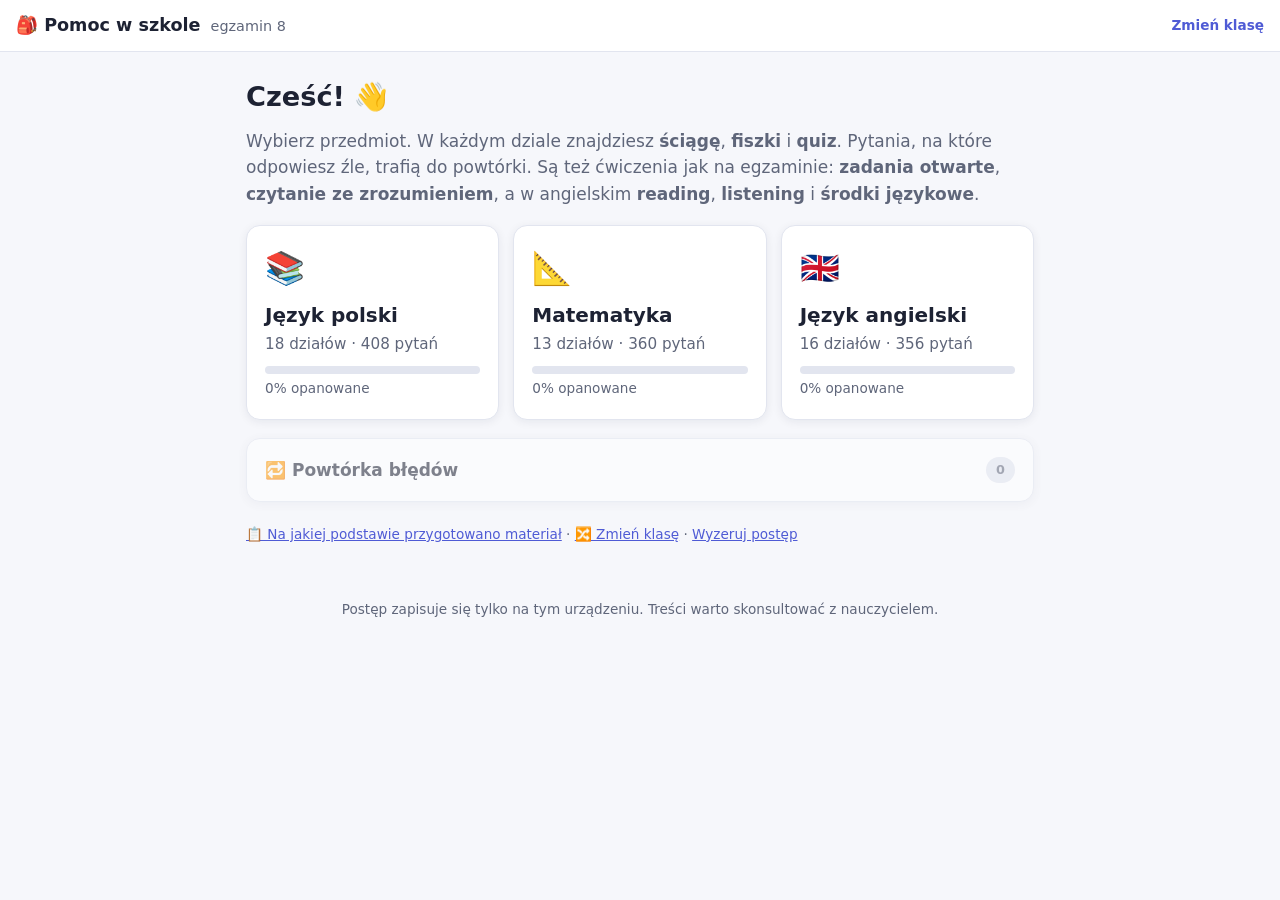
==== egzamin.html @ 20cec4d5 "Ścieżki nauki: ekran wyboru klasy i osobne strony dla klas 3, 4, 8 i egzaminu Aplikacja ma obsługiwa" ====
<!doctype html>
<html lang="pl">
<head>
  <meta charset="utf-8">
  <meta name="viewport" content="width=device-width, initial-scale=1">
  <title>Egzamin ósmoklasisty – Pomoc w szkole</title>
  <meta name="description" content="Ściągi, lekcje, fiszki, quizy i ćwiczenia jak w arkuszu CKE – przygotowanie do egzaminu ósmoklasisty z polskiego, matematyki i angielskiego.">
  <link rel="stylesheet" href="css/style.css">
</head>
<body data-track="egzamin8">
  <header class="top">
    <a href="#/" class="logo">🎒 Pomoc w szkole <span>egzamin 8</span></a>
    <a href="index.html" class="switch">Zmień klasę</a>
  </header>
  <main id="app" aria-live="polite"></main>
  <footer class="foot">
    Postęp zapisuje się tylko na tym urządzeniu. Treści warto skonsultować z nauczycielem.
  </footer>

  <script src="js/sciezki.js"></script>
  <script>window.SUBJECTS = []; window.EXERCISES = []; window.LESSONS = {};</script>
  <script src="js/dane/polski.js"></script>
  <script src="js/dane/matematyka.js"></script>
  <script src="js/dane/angielski.js"></script>
  <script src="js/dane/cwiczenia-polski.js"></script>
  <script src="js/dane/cwiczenia-angielski.js"></script>
  <script src="js/dane/cwiczenia-angielski-sluchanie.js"></script>
  <script src="js/dane/cwiczenia-angielski-srodki.js"></script>
  <script src="js/dane/zrodla.js"></script>
  <script src="js/lekcje/widgety.js"></script>
  <script src="js/lekcje/polski-literatura.js"></script>
  <script src="js/lekcje/polski-jezyk.js"></script>
  <script src="js/lekcje/matematyka.js"></script>
  <script src="js/lekcje/angielski.js"></script>
  <script src="js/app.js"></script>
</body>
</html>
---- css/style.css ----
:root {
  --bg: #f6f7fb;
  --surface: #ffffff;
  --text: #1d2233;
  --muted: #5f667a;
  --border: #e2e5ef;
  --primary: #4f5bd5;
  --primary-text: #ffffff;
  --ok: #1f9d55;
  --ok-bg: #e5f6ec;
  --bad: #d64545;
  --bad-bg: #fdeaea;
  --shadow: 0 2px 10px rgba(20, 30, 60, .07);
  --radius: 14px;
}
@media (prefers-color-scheme: dark) {
  :root {
    --bg: #12141c;
    --surface: #1c1f2b;
    --text: #e8eaf2;
    --muted: #a0a6b8;
    --border: #2d3142;
    --primary: #7c86ff;
    --primary-text: #0f1120;
    --ok: #4cd38a;
    --ok-bg: #173226;
    --bad: #ff7b7b;
    --bad-bg: #3a1e22;
    --shadow: none;
  }
}

* { box-sizing: border-box; }
html { -webkit-text-size-adjust: 100%; }
body {
  margin: 0;
  font-family: system-ui, -apple-system, "Segoe UI", Roboto, sans-serif;
  background: var(--bg);
  color: var(--text);
  line-height: 1.55;
  font-size: 17px;
}
a { color: var(--primary); }

.top {
  position: sticky; top: 0; z-index: 5;
  background: var(--surface);
  border-bottom: 1px solid var(--border);
  padding: 12px 16px;
}
.logo { font-weight: 700; text-decoration: none; color: var(--text); font-size: 1.1rem; }
.logo span { color: var(--muted); font-weight: 500; font-size: .9rem; margin-left: 4px; }

main { max-width: 820px; margin: 0 auto; padding: 20px 16px 40px; }
.foot { text-align: center; color: var(--muted); font-size: .85rem; padding: 0 16px 24px; }

h1 { font-size: 1.7rem; margin: .3em 0 .5em; line-height: 1.25; }
h2 { font-size: 1.25rem; }

.hero p { color: var(--muted); margin-top: 0; }
.crumbs { font-size: .9rem; color: var(--muted); }
.crumbs a { text-decoration: none; }

.grid { display: grid; grid-template-columns: repeat(auto-fill, minmax(220px, 1fr)); gap: 14px; margin: 18px 0; }
.card {
  display: block; background: var(--surface); border: 1px solid var(--border);
  border-radius: var(--radius); padding: 18px; text-decoration: none; color: var(--text);
  box-shadow: var(--shadow); transition: transform .12s ease, border-color .12s ease;
}
a.card:hover { transform: translateY(-2px); border-color: var(--accent, var(--primary)); }
.card .icon { font-size: 2rem; }
.card h2 { margin: 6px 0 2px; }
.card p { margin: 0 0 10px; color: var(--muted); font-size: .95rem; }
.card.review { display: flex; justify-content: space-between; align-items: center; font-weight: 600; }
.card.disabled { opacity: .55; pointer-events: none; }

.bar { height: 8px; border-radius: 99px; background: var(--border); overflow: hidden; }
.bar span { display: block; height: 100%; background: var(--accent, var(--primary)); border-radius: 99px; transition: width .3s; }
small.muted, .muted { color: var(--muted); font-size: .85rem; }

.btn {
  display: inline-block; border: 1px solid var(--border); background: var(--surface); color: var(--text);
  padding: 11px 18px; border-radius: 11px; font: inherit; font-weight: 600; cursor: pointer;
  text-decoration: none; margin: 6px 6px 6px 0;
}
.btn.primary { background: var(--primary); border-color: var(--primary); color: var(--primary-text); }
.btn:hover { filter: brightness(1.05); }

.topics { list-style: none; padding: 0; margin: 14px 0; }
.topics li a {
  display: flex; justify-content: space-between; align-items: center; gap: 10px;
  background: var(--surface); border: 1px solid var(--border); border-radius: 12px;
  padding: 14px 16px; margin-bottom: 9px; text-decoration: none; color: var(--text);
}
.topics li a:hover { border-color: var(--primary); }
.badge { font-size: .8rem; font-weight: 700; padding: 3px 10px; border-radius: 99px; background: var(--border); color: var(--muted); white-space: nowrap; }
.badge.good { background: var(--ok-bg); color: var(--ok); }
.badge.mid { background: #fff3d6; color: #9a6a00; }
.badge.low { background: var(--bad-bg); color: var(--bad); }
@media (prefers-color-scheme: dark) { .badge.mid { background: #3a3018; color: #ffcf66; } }

.tabs { display: flex; gap: 6px; flex-wrap: wrap; margin: 6px 0 18px; }
.tabs a {
  padding: 8px 14px; border-radius: 99px; text-decoration: none; color: var(--text);
  background: var(--surface); border: 1px solid var(--border); font-weight: 600; font-size: .95rem;
}
.tabs a.on { background: var(--primary); color: var(--primary-text); border-color: var(--primary); }

.theory { background: var(--surface); border: 1px solid var(--border); border-radius: var(--radius); padding: 6px 20px 14px; margin-bottom: 14px; overflow-x: auto; }
.theory h3 { margin: 1em 0 .4em; }
.theory table { border-collapse: collapse; width: 100%; font-size: .95rem; margin: 8px 0; }
.theory th, .theory td { border: 1px solid var(--border); padding: 6px 9px; text-align: left; vertical-align: top; }
.theory th { background: var(--bg); }
.theory .tip { background: var(--ok-bg); border-radius: 10px; padding: 10px 14px; margin: 12px 0; }
.theory code, .theory .f { font-family: ui-monospace, Menlo, Consolas, monospace; background: var(--bg); padding: 1px 6px; border-radius: 6px; }

/* Quiz */
.qhead { display: flex; justify-content: space-between; color: var(--muted); font-size: .9rem; margin-bottom: 6px; }
.qtopic { display: inline-block; margin-top: 12px; font-size: .8rem; font-weight: 700; color: var(--muted); text-transform: uppercase; letter-spacing: .03em; }
.question { font-size: 1.25rem; margin: 10px 0 14px; white-space: pre-line; }
.options { display: grid; gap: 9px; }
.opt {
  text-align: left; font: inherit; padding: 13px 16px; border-radius: 12px; cursor: pointer;
  background: var(--surface); color: var(--text); border: 2px solid var(--border);
  display: flex; gap: 10px; align-items: baseline;
}
.opt .k { font-weight: 700; color: var(--muted); min-width: 1.2em; }
.opt:hover:not(:disabled) { border-color: var(--primary); }
.opt:disabled { cursor: default; }
.opt.correct { border-color: var(--ok); background: var(--ok-bg); }
.opt.wrong { border-color: var(--bad); background: var(--bad-bg); }
.feedback { margin-top: 14px; padding: 12px 16px; border-radius: 12px; }
.feedback.ok { background: var(--ok-bg); }
.feedback.bad { background: var(--bad-bg); }
.feedback p { margin: 6px 0 0; }

.result { text-align: center; background: var(--surface); border: 1px solid var(--border); border-radius: var(--radius); padding: 22px; }
.result .big { font-size: 3rem; font-weight: 800; margin: 0; }
.mistakes { margin-top: 18px; }
.mistakes li { margin-bottom: 10px; }

/* Fiszki */
.flash { perspective: 1000px; cursor: pointer; margin: 6px 0 10px; outline: none; }
.flash .inner {
  position: relative; min-height: 210px; transition: transform .45s; transform-style: preserve-3d;
}
.flash.flipped .inner { transform: rotateY(180deg); }
.flash .face {
  position: absolute; inset: 0; display: flex; align-items: center; justify-content: center; text-align: center;
  padding: 22px; border-radius: var(--radius); backface-visibility: hidden; -webkit-backface-visibility: hidden;
  background: var(--surface); border: 2px solid var(--border); font-size: 1.3rem; font-weight: 600; white-space: pre-line;
}
.flash .back { transform: rotateY(180deg); border-color: var(--primary); font-weight: 500; font-size: 1.15rem; }
.flash:focus-visible .face { outline: 3px solid var(--primary); }
.row { display: flex; align-items: center; gap: 8px; flex-wrap: wrap; }
.hint { text-align: center; color: var(--muted); font-size: .85rem; margin: 0 0 10px; }

@media (max-width: 480px) {
  body { font-size: 16px; }
  h1 { font-size: 1.45rem; }
  .question { font-size: 1.12rem; }
}

.basis { background: var(--surface); border: 1px dashed var(--border); border-radius: 12px; padding: 10px 14px; font-size: .9rem; color: var(--muted); margin: 0 0 12px; }

/* ---------- Lekcje i grafiki ---------- */
:root {
  --c1: #dbe4ff; --c1s: #4f5bd5;   /* niebieski */
  --c2: #ffe3d6; --c2s: #e0603a;   /* pomarańczowy */
  --c3: #d9f5e5; --c3s: #1f9d55;   /* zielony */
  --c4: #fff1c2; --c4s: #b88400;   /* żółty */
  --c5: #f3dcf7; --c5s: #9c3fb5;   /* fioletowy */
}
@media (prefers-color-scheme: dark) {
  :root {
    --c1: #262d5c; --c1s: #8f9aff;
    --c2: #4a2a1f; --c2s: #ff9a76;
    --c3: #183a29; --c3s: #4cd38a;
    --c4: #403416; --c4s: #ffd166;
    --c5: #3b2245; --c5s: #d58cf0;
  }
}
.lesson .dots { display: flex; gap: 6px; margin: 4px 0 12px; }
.lesson .dots span { flex: 1; height: 6px; border-radius: 99px; background: var(--border); }
.lesson .dots span.done { background: var(--ok); }
.lesson .dots span.on { background: var(--primary); }
.lesson-step { background: var(--surface); border: 1px solid var(--border); border-radius: var(--radius); padding: 14px 20px 18px; box-shadow: var(--shadow); }
.lesson-step h2 { margin: 4px 0 10px; font-size: 1.35rem; }
.lesson-text { font-size: 1.05rem; }
.lesson-text p { margin: .5em 0; }
.remember { background: var(--c4); border-left: 5px solid var(--c4s); border-radius: 10px; padding: 10px 14px; margin: 12px 0; }
.hook { background: var(--c5); border-left: 5px solid var(--c5s); border-radius: 10px; padding: 10px 14px; margin: 12px 0; }
.check { border: 2px dashed var(--border); border-radius: 12px; padding: 10px 14px; margin-top: 14px; }
.check-q { font-weight: 600; margin: 6px 0 10px; }
.lesson-nav { justify-content: space-between; margin-top: 12px; }
.btn:disabled { opacity: .45; cursor: default; }

.vis { margin: 6px 0 12px; text-align: center; }
.vis svg { width: 100%; max-width: 560px; height: auto; display: inline-block; }
.vis .ln { stroke: var(--text); stroke-width: 2; fill: none; }
.vis .ln-thin { stroke: var(--muted); stroke-width: 1; fill: none; }
.vis .dash { stroke-dasharray: 6 5; }
.vis .tx { fill: var(--text); font: 16px system-ui, sans-serif; }
.vis .tx-s { fill: var(--muted); font: 13px system-ui, sans-serif; }
.vis .tx-b { fill: var(--text); font: bold 18px system-ui, sans-serif; }
.vis .bg { fill: var(--surface); }
.vis .f1 { fill: var(--c1); } .vis .s1 { stroke: var(--c1s); } .vis .t1 { fill: var(--c1s); }
.vis .f2 { fill: var(--c2); } .vis .s2 { stroke: var(--c2s); } .vis .t2 { fill: var(--c2s); }
.vis .f3 { fill: var(--c3); } .vis .s3 { stroke: var(--c3s); } .vis .t3 { fill: var(--c3s); }
.vis .f4 { fill: var(--c4); } .vis .s4 { stroke: var(--c4s); } .vis .t4 { fill: var(--c4s); }
.vis .f5 { fill: var(--c5); } .vis .s5 { stroke: var(--c5s); } .vis .t5 { fill: var(--c5s); }
.vis .sw { stroke-width: 3; }
.widget .controls { display: flex; flex-wrap: wrap; gap: 10px 18px; justify-content: center; align-items: center; margin-top: 8px; font-size: .95rem; }
.widget input[type=range] { width: 160px; accent-color: var(--primary); }
.widget .readout { font-weight: 700; font-size: 1.1rem; margin-top: 6px; }
/* Zadania otwarte */
.task .steps { margin: 12px 0; padding-left: 1.4em; }
.task .steps li { background: var(--surface); border: 1px solid var(--border); border-radius: 10px; padding: 8px 12px; margin: 6px 0; }
.task .scoring { background: var(--surface); border: 1px dashed var(--border); border-radius: 12px; padding: 10px 14px; margin: 12px 0; }
.task .scoring ul { margin: 6px 0; padding-left: 1.2em; }
/* Ćwiczenia jak na egzaminie (czytanie, reading, listening, środki językowe) */
.passage { background: var(--surface); border: 1px solid var(--border); border-radius: var(--radius); padding: 10px 20px 14px; margin-bottom: 6px; font-size: 1rem; line-height: 1.6; overflow-x: auto; }
.passage h3 { margin: .8em 0 .3em; font-size: 1.1rem; }
.passage .verse { white-space: pre-line; }
.passage .stage { font-style: italic; color: var(--muted); }
.passage .who { font-weight: 700; letter-spacing: .03em; }
.passage .note { border-top: 1px solid var(--border); margin-top: 12px; padding-top: 6px; font-size: .85rem; color: var(--muted); }
.passage .box { border: 2px solid var(--border); border-radius: 10px; padding: 8px 12px; margin: 10px 0; }
.passage .gapno { font-weight: 700; color: var(--primary); }
.source { margin: 0 0 14px; }
.sheet .item { background: var(--surface); border: 1px solid var(--border); border-radius: var(--radius); padding: 12px 16px; margin: 12px 0; }
.sheet .question { font-size: 1.05rem; font-weight: 600; margin: 6px 0 10px; }
.opt.sel { border-color: var(--primary); background: var(--c1); }
.gap { width: 100%; font: inherit; padding: 10px 12px; border-radius: 10px; border: 2px solid var(--border); background: var(--bg); color: var(--text); }
.gap:focus { outline: none; border-color: var(--primary); }
.gap.right { border-color: var(--ok); background: var(--ok-bg); }
.gap.bad { border-color: var(--bad); background: var(--bad-bg); }
.sheet .scoring { background: var(--bg); border: 1px dashed var(--border); border-radius: 12px; padding: 8px 14px; margin: 10px 0; }
.sheet .scoring ul { margin: 6px 0; padding-left: 1.2em; }
.audio { background: var(--surface); border: 1px solid var(--border); border-radius: var(--radius); padding: 10px 16px; margin-bottom: 8px; }
.audio .play.on { outline: 3px solid var(--c4s); }
.audio label { display: inline-flex; gap: 6px; align-items: center; }
.transcript { margin-top: 8px; }
.transcript summary { cursor: pointer; color: var(--muted); font-size: .9rem; }
.transcript p { margin: .3em 0; }
.vis.small svg { max-width: 260px; }
.options.tf { grid-template-columns: 1fr 1fr; }
h2.sec { font-size: 1.05rem; margin: 22px 0 8px; color: var(--muted); text-transform: uppercase; letter-spacing: .04em; }
.modes { display: grid; grid-template-columns: repeat(auto-fill, minmax(175px, 1fr)); gap: 10px; }
.mode { display: flex; flex-direction: column; gap: 2px; background: var(--surface); border: 1px solid var(--border); border-radius: 12px; padding: 12px 14px; text-decoration: none; color: var(--text); }
.mode:hover { border-color: var(--primary); }
.mode .icon { font-size: 1.5rem; }

/* Ścieżki (ekran wyboru klasy i nagłówek ścieżki) */
.top { display: flex; justify-content: space-between; align-items: center; gap: 10px; }
.switch { font-size: .85rem; font-weight: 600; text-decoration: none; white-space: nowrap; }
.tracks .card { border-top: 4px solid var(--accent, var(--primary)); }
.tracks .card.last { border-color: var(--accent, var(--primary)); }
.logo span { white-space: nowrap; }
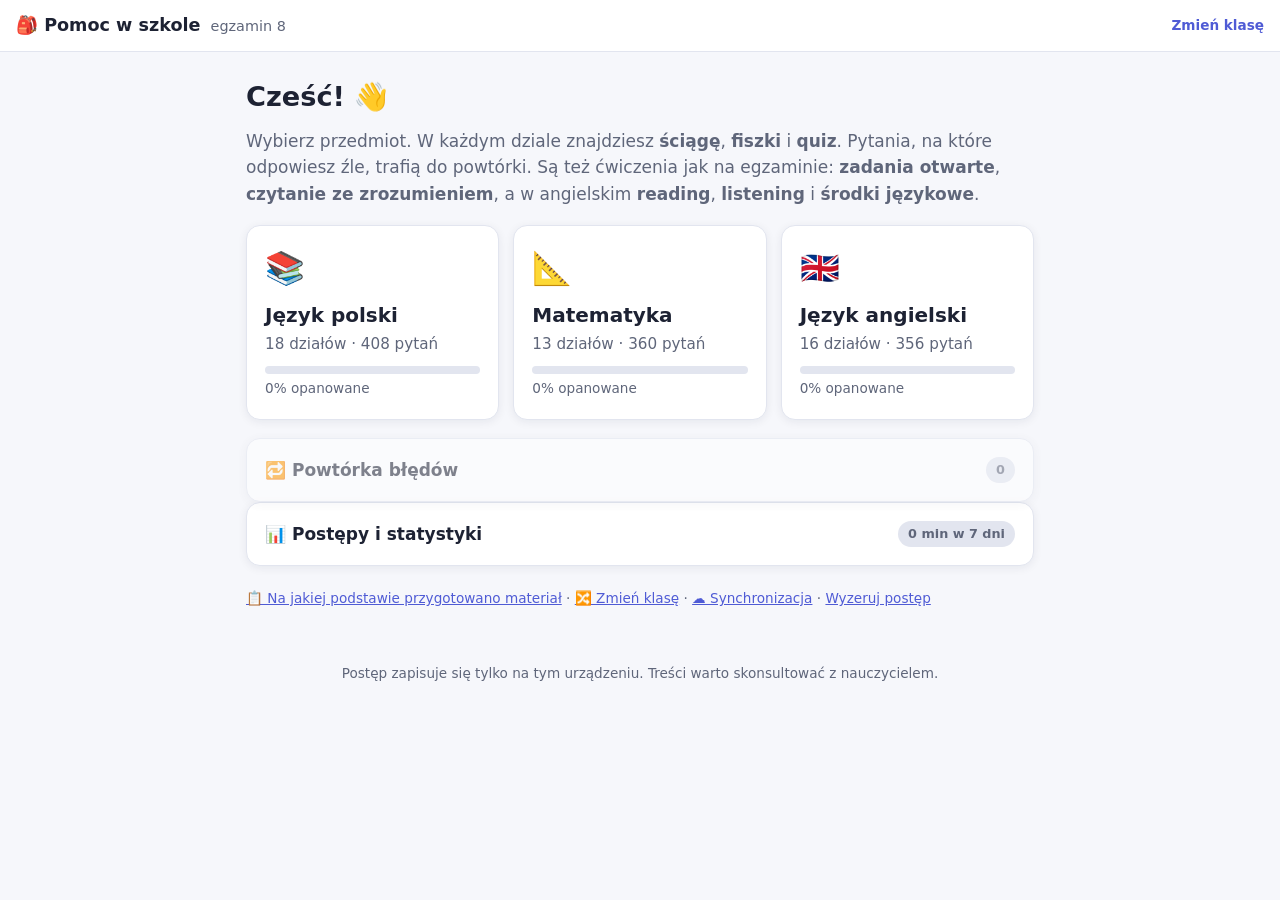
==== commit 8d4f18d0: "Postępy i statystyki, synchronizacja urządzeń i raport tygodniowy dla rodzica Postęp dziecka łączy s" ====
--- a/egzamin.html
+++ b/egzamin.html
@@ -32,6 +32,8 @@
   <script src="js/lekcje/polski-jezyk.js"></script>
   <script src="js/lekcje/matematyka.js"></script>
   <script src="js/lekcje/angielski.js"></script>
+  <script src="js/infografiki.js"></script>
+  <script src="js/postep.js"></script>
   <script src="js/app.js"></script>
 </body>
 </html>
--- a/css/style.css
+++ b/css/style.css
@@ -113,6 +113,11 @@
 .theory th { background: var(--bg); }
 .theory .tip { background: var(--ok-bg); border-radius: 10px; padding: 10px 14px; margin: 12px 0; }
 .theory code, .theory .f { font-family: ui-monospace, Menlo, Consolas, monospace; background: var(--bg); padding: 1px 6px; border-radius: 6px; }
+/* działania pisemne w ściądze: <div class="pis"><pre>…</pre></div>; .c – przeniesienia, .k – kreska pod wierszem */
+.theory .pis { display: flex; flex-wrap: wrap; gap: 10px 18px; margin: 8px 0; }
+.theory .pis pre { font-family: ui-monospace, Menlo, Consolas, monospace; font-size: 1.05rem; line-height: 1.45; background: var(--bg); border-radius: 8px; padding: 8px 14px; margin: 0; }
+.theory .pis .c { color: var(--muted); }
+.theory .pis .k { text-decoration: underline; text-decoration-thickness: 2px; text-underline-offset: 5px; }
 
 /* Quiz */
 .qhead { display: flex; justify-content: space-between; color: var(--muted); font-size: .9rem; margin-bottom: 6px; }
@@ -203,6 +208,7 @@
 .vis .tx { fill: var(--text); font: 16px system-ui, sans-serif; }
 .vis .tx-s { fill: var(--muted); font: 13px system-ui, sans-serif; }
 .vis .tx-b { fill: var(--text); font: bold 18px system-ui, sans-serif; }
+.vis .tx-xl { font: 30px system-ui, sans-serif; } /* emoji w kafelkach infografik */
 .vis .bg { fill: var(--surface); }
 .vis .f1 { fill: var(--c1); } .vis .s1 { stroke: var(--c1s); } .vis .t1 { fill: var(--c1s); }
 .vis .f2 { fill: var(--c2); } .vis .s2 { stroke: var(--c2s); } .vis .t2 { fill: var(--c2s); }
@@ -210,6 +216,11 @@
 .vis .f4 { fill: var(--c4); } .vis .s4 { stroke: var(--c4s); } .vis .t4 { fill: var(--c4s); }
 .vis .f5 { fill: var(--c5); } .vis .s5 { stroke: var(--c5s); } .vis .t5 { fill: var(--c5s); }
 .vis .sw { stroke-width: 3; }
+/* barwy flagi Polski – w obu motywach takie same (biel ma być biała także w trybie ciemnym) */
+.vis .pl-w { fill: #ffffff; } .vis .pl-r { fill: #dc143c; }
+/* barwy flag innych krajów (uproszczone rysunki) – też stałe w obu motywach; fl-*s – obrys (krzyże flagi brytyjskiej) */
+.vis .fl-w { fill: #ffffff; } .vis .fl-r { fill: #c8102e; } .vis .fl-b { fill: #012169; } .vis .fl-g { fill: #169b62; } .vis .fl-o { fill: #ff883e; }
+.vis .fl-ws { stroke: #ffffff; fill: none; } .vis .fl-rs { stroke: #c8102e; fill: none; }
 .widget .controls { display: flex; flex-wrap: wrap; gap: 10px 18px; justify-content: center; align-items: center; margin-top: 8px; font-size: .95rem; }
 .widget input[type=range] { width: 160px; accent-color: var(--primary); }
 .widget .readout { font-weight: 700; font-size: 1.1rem; margin-top: 6px; }
@@ -217,6 +228,7 @@
 .task .steps { margin: 12px 0; padding-left: 1.4em; }
 .task .steps li { background: var(--surface); border: 1px solid var(--border); border-radius: 10px; padding: 8px 12px; margin: 6px 0; }
 .task .scoring { background: var(--surface); border: 1px dashed var(--border); border-radius: 12px; padding: 10px 14px; margin: 12px 0; }
+.task .answer { white-space: pre-line; }
 .task .scoring ul { margin: 6px 0; padding-left: 1.2em; }
 /* Ćwiczenia jak na egzaminie (czytanie, reading, listening, środki językowe) */
 .passage { background: var(--surface); border: 1px solid var(--border); border-radius: var(--radius); padding: 10px 20px 14px; margin-bottom: 6px; font-size: 1rem; line-height: 1.6; overflow-x: auto; }
@@ -227,6 +239,12 @@
 .passage .note { border-top: 1px solid var(--border); margin-top: 12px; padding-top: 6px; font-size: .85rem; color: var(--muted); }
 .passage .box { border: 2px solid var(--border); border-radius: 10px; padding: 8px 12px; margin: 10px 0; }
 .passage .gapno { font-weight: 700; color: var(--primary); }
+/* historyjka obrazkowa (zestawy reading dla młodszych): kadry z obrazkiem i tekstem */
+.passage .story { display: grid; grid-template-columns: repeat(auto-fit, minmax(150px, 1fr)); gap: 10px; margin: 10px 0; }
+.passage .frame { border: 2px solid var(--border); border-radius: 10px; padding: 6px 10px; }
+.passage .frame p { margin: .3em 0; }
+.passage .pic { font-size: 2rem; line-height: 1.3; }
+.passage .pic .gapno { font-size: 1rem; vertical-align: middle; }
 .source { margin: 0 0 14px; }
 .sheet .item { background: var(--surface); border: 1px solid var(--border); border-radius: var(--radius); padding: 12px 16px; margin: 12px 0; }
 .sheet .question { font-size: 1.05rem; font-weight: 600; margin: 6px 0 10px; }
@@ -257,3 +275,100 @@
 .tracks .card { border-top: 4px solid var(--accent, var(--primary)); }
 .tracks .card.last { border-color: var(--accent, var(--primary)); }
 .logo span { white-space: nowrap; }
+
+/* Czytanie na głos (przycisk 🔊) */
+.qline { display: flex; gap: 10px; align-items: flex-start; justify-content: space-between; }
+.qline > :first-child { flex: 1; min-width: 0; }
+.say {
+  flex: none; font: inherit; font-size: 1.25rem; line-height: 1; padding: 7px 10px; margin: 6px 0;
+  border-radius: 99px; border: 2px solid var(--border); background: var(--surface); color: var(--text); cursor: pointer;
+}
+.say:hover { border-color: var(--primary); }
+.say.on { border-color: var(--c4s); background: var(--c4); }
+.feedback .qline .say, .check .qline .say { margin: 0; padding: 4px 8px; font-size: 1.05rem; }
+.say-row { display: flex; align-items: center; gap: 10px; margin: 0 0 10px; }
+.say-row .say { margin: 0; }
+
+/* Gwiazdki zamiast procentów (tryb młodszego ucznia) */
+.stars { white-space: nowrap; letter-spacing: 1px; }
+.stars b { color: #e8a200; font-weight: inherit; }
+.stars i { color: var(--muted); opacity: .45; font-style: normal; }
+@media (prefers-color-scheme: dark) { .stars b { color: #ffcf66; } }
+.badge .stars { font-size: 1rem; }
+.result .big .stars { letter-spacing: 6px; }
+
+/* Tryb młodszego ucznia (klasa 3): większe litery i przyciski */
+body.young { font-size: 20px; }
+body.young h1 { font-size: 1.8rem; }
+body.young .question { font-size: 1.5rem; }
+body.young .opt { padding: 15px 18px; font-size: 1.15rem; min-height: 58px; align-items: center; }
+body.young .btn { padding: 13px 20px; }
+body.young .lesson-text { font-size: 1.15rem; }
+body.young .flash .face { font-size: 1.7rem; }
+body.young .flash .back { font-size: 1.45rem; }
+body.young .card .icon { font-size: 2.6rem; }
+body.young .tabs a { padding: 10px 16px; font-size: 1rem; }
+body.young .topics li a { padding: 16px 18px; }
+body.young .say { font-size: 1.5rem; padding: 8px 12px; }
+body.young .hero .btn + small { display: block; }
+@media (max-width: 480px) {
+  body.young { font-size: 18px; }
+  body.young h1 { font-size: 1.55rem; }
+  body.young .question { font-size: 1.3rem; }
+}
+/* Widżety klasy 3: monety i banknoty */
+.widget .coins .btn { margin: 0; padding: 8px 12px; }
+.widget .coins .btn.coin { border-radius: 99px; background: var(--c4); border-color: var(--c4s); }
+.widget .coins .btn.note { border-radius: 6px; background: var(--c3); border-color: var(--c3s); }
+.widget .controls b { min-width: 9em; text-align: center; }
+
+/* Infografika „🗺️ W pigułce” – pionowa, pod telefon; na komputerze nie rośnie ponad miarę */
+.vis.info { background: var(--surface); border: 1px solid var(--border); border-radius: var(--radius); padding: 12px 8px; }
+.vis.info svg { max-width: 460px; }
+.vis.info figcaption { color: var(--muted); font-size: .92rem; margin: 6px 10px 0; }
+
+/* ---------- Postępy (#/postepy) i synchronizacja (#/chmura) ---------- */
+.tiles { display: grid; grid-template-columns: repeat(auto-fill, minmax(170px, 1fr)); gap: 10px; margin: 14px 0; }
+.tile { background: var(--surface); border: 1px solid var(--border); border-radius: var(--radius); padding: 12px 14px; display: flex; flex-direction: column; gap: 2px; }
+.tile b { font-size: 1.45rem; line-height: 1.2; }
+.chart { background: var(--surface); border: 1px solid var(--border); border-radius: var(--radius); padding: 14px 12px 10px; margin: 0 0 8px; }
+.chart .bars { display: grid; grid-template-columns: repeat(14, 1fr); gap: 4px; height: 130px; border-bottom: 1px solid var(--border); }
+.chart .col { display: flex; flex-direction: column; justify-content: flex-end; align-items: stretch; min-width: 0; }
+.chart .b { display: block; background: var(--primary); border-radius: 4px 4px 0 0; min-height: 0; }
+.chart .col.today .b { background: var(--ok); }
+.chart .v { font-size: .75rem; font-weight: 700; text-align: center; color: var(--text); line-height: 1.4; }
+.chart .days { display: grid; grid-template-columns: repeat(14, 1fr); gap: 4px; font-size: .72rem; color: var(--muted); text-align: center; margin-top: 3px; }
+.chart .days .today { color: var(--text); font-weight: 700; }
+.chart figcaption { margin-top: 6px; }
+.srows { display: grid; gap: 9px; }
+.srow { display: block; background: var(--surface); border: 1px solid var(--border); border-radius: 12px; padding: 12px 14px; text-decoration: none; color: var(--text); }
+.srow:hover { border-color: var(--accent, var(--primary)); }
+.srow .shead { display: flex; justify-content: space-between; gap: 10px; font-weight: 600; margin-bottom: 6px; }
+.srow small { display: block; margin-top: 5px; }
+ul.plain { padding-left: 1.2em; }
+details.parent, details.report { background: var(--surface); border: 1px solid var(--border); border-radius: var(--radius); padding: 10px 16px; margin: 14px 0; }
+details.parent > summary, details.report > summary { cursor: pointer; font-weight: 600; }
+details.report pre { white-space: pre-wrap; word-break: break-word; font: inherit; font-size: .9rem; margin: 10px 0 4px; }
+.prof { display: flex; justify-content: space-between; align-items: center; gap: 10px; background: var(--surface); border: 1px solid var(--border); border-radius: 12px; padding: 10px 14px; margin-bottom: 9px; }
+.prof .btn { margin: 0; }
+.assign { display: grid; gap: 8px; margin: 8px 0 6px; }
+.assign label { display: flex; justify-content: space-between; align-items: center; gap: 10px; flex-wrap: wrap; background: var(--surface); border: 1px solid var(--border); border-radius: 12px; padding: 8px 14px; }
+.assign select { font: inherit; padding: 6px 8px; border-radius: 8px; border: 1px solid var(--border); background: var(--bg); color: var(--text); max-width: 100%; }
+.row .gap { flex: 1 1 220px; width: auto; min-width: 0; }
+.toast {
+  position: fixed; left: 50%; bottom: 18px; transform: translateX(-50%); z-index: 20;
+  width: max-content; max-width: calc(100% - 32px); background: var(--text); color: var(--bg);
+  padding: 11px 16px; border-radius: 12px; box-shadow: 0 4px 18px rgba(0, 0, 0, .25); font-size: .95rem;
+}
+
+/* Druk (np. infografika): zawsze jasne tło i ciemny tekst, bez nawigacji i przycisków */
+@media print {
+  :root {
+    --bg: #ffffff; --surface: #ffffff; --text: #1d2233; --muted: #5f667a; --border: #c9cedb;
+    --c1: #dbe4ff; --c1s: #4f5bd5; --c2: #ffe3d6; --c2s: #e0603a; --c3: #d9f5e5; --c3s: #1f9d55;
+    --c4: #fff1c2; --c4s: #b88400; --c5: #f3dcf7; --c5s: #9c3fb5;
+  }
+  .top, .foot, .tabs, .crumbs, .btn, .say, .say-row, .no-print { display: none !important; }
+  main { padding: 0; }
+  .vis.info { border: none; break-inside: avoid; }
+}
